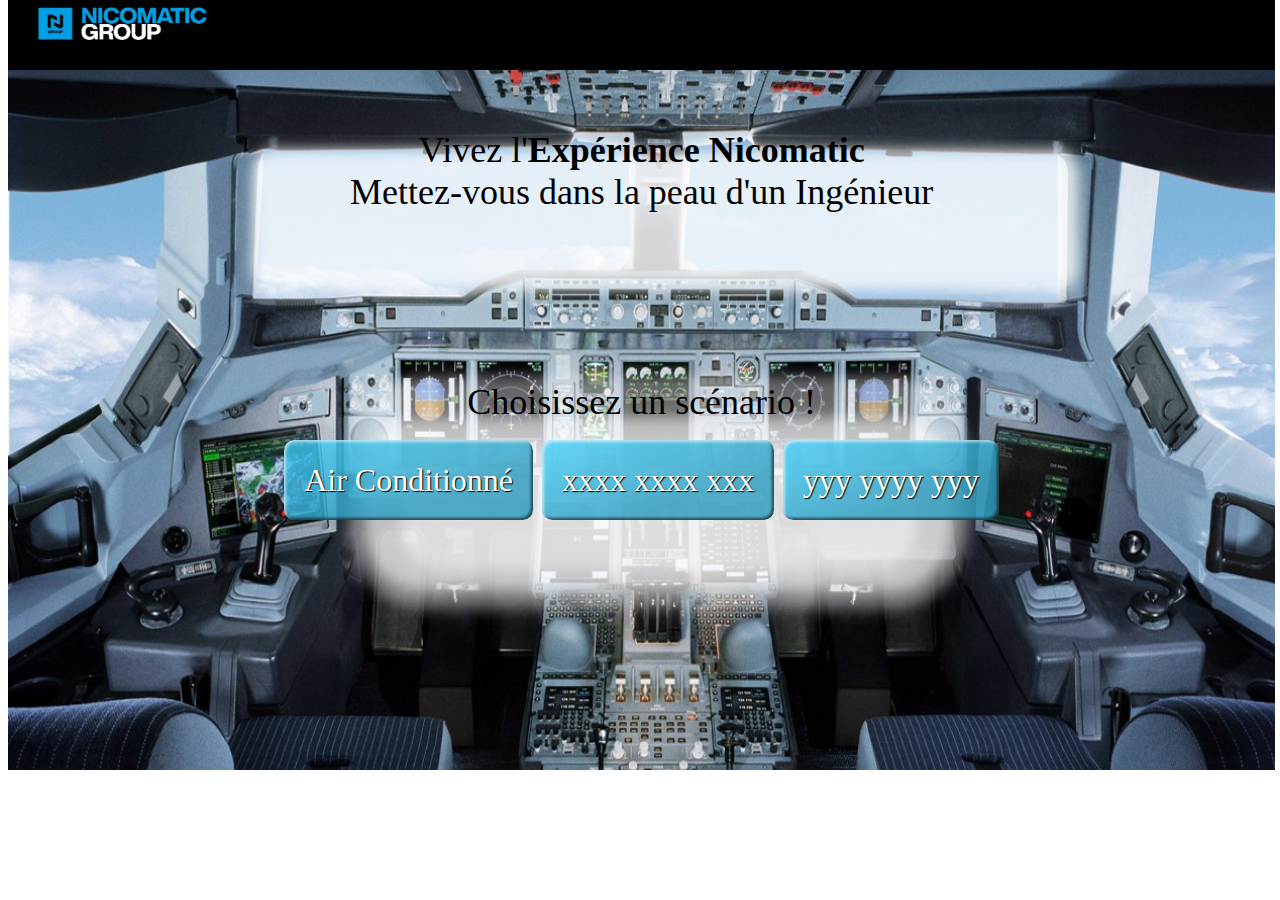
==== index.html @ ad30109d "refonte en 2 pages" ====
<!DOCTYPE html>
<!-- <html xmlns:mso="urn:schemas-microsoft-com:office:office" xmlns:msdt="uuid:C2F41010-65B3-11d1-A29F-00AA00C14882"> -->
<html>
  <head>
    <meta charset="utf-8" />
    <title>Bus Tour</title>
    <script
      type="text/javascript"
      src="https://static.sketchfab.com/api/sketchfab-viewer-1.12.1.js"
    ></script>
    <script type="text/javascript" src="AnimationControls.js"></script>
    <link rel="stylesheet" href="styles.css" media="screen" title="no title" />
    <meta name="viewport" content="width=device-width, initial-scale=1" />
    <link
      rel="stylesheet"
      href="https://cdnjs.cloudflare.com/ajax/libs/font-awesome/4.7.0/css/font-awesome.min.css"
    />
  </head>
  <body>
    <div id="bagniere">
      <section class="container">
        <section class="col1">
          <img src="logo.jpg" style="width: 230px; height: 50px; left: 0px" />
        </section>
        <section class="col2"></section>
      </section>
    </div>
    <div id="sectionImage">
      <!-- <img src="cockpit.jpg" style="width: 100%; height: 600px; left: 0px" /> -->
      <img src="cockpit.jpg" style="width: 100%; height: 700px; left: 0px" />
    </div>
    <div id="sectionImage">
      <p></p>
      <br>
      Vivez l'<b>Expérience Nicomatic</b><br />
      Mettez-vous dans la peau d'un Ingénieur
      <br /><br /><br /><br /><br />
      Choisissez un scénario !
      <br />
      <p></p>
      <button
        class="favorite styled"
        type="button"
        onclick="window.open('Scenario.html', '_blank')"
      >
        Air Conditionné
      </button>
      <button
        class="favorite styled"
        type="button"
        onclick="window.open('Scenario.html')"
      >
        xxxx xxxx xxx
      </button>
      <button
        class="favorite styled"
        type="button"
        onclick="showText('Scénario 3: Informations supplémentaires pour yyyyyyyy')"
      >
        yyy yyyy yyy
      </button>
    </div>
    
    <script>
      function showText(message) {
        document.getElementById("infoText").innerText = message;
      }
    </script>
    <!-- <script type="text/javascript" src="main.js"></script> -->
    <!-- <script type="text/javascript" src="commun.js"></script> -->
  </body>
</html>
---- styles.css ----
* {
  /* background: black; */
  /* background: #2D2D2D; */
  font-family: Snell Roundhand, cursive;
}
body {
  /* color: white;
    background: black; */
  /* font-family: cursive; */
  /* font-family: Arial, Arial, system-ui;
    text-align: center;
    font-size: 15px; */
  /* line-height: 17px; */
  font-size: 36px;
  color: black;
  font-family: Helvetica, Arial, system-ui;
  /* padding: 10px 15px 10px 15px; */
}
p {
  font-size: 17px;
  color: rgb(64, 206, 250);
  font-family: Helvetica, Arial, system-ui;
  text-align: left;
  padding: 5;
}

.container {
  display: flex;
  flex-wrap: wrap;
}
.col1 {
  /* width:280px; */
  width: 20%;
}
.col2 {
  width: 10px;
  font-size: 10px;
  text-align: center;
}
.col3 {
  width: 60%;
  float: left;
  /* text-align: center;
  font-size: 15px; */
}
#api-frame {
  display: block;
  position: absolute;
  /* left: 0px; */
  left: 20%;
  /* width:calc(100%-1px); */
  width: 75%;
  /* padding: 10px; */
  top: 0px;
  height: 800px;
  border: 0;
}
#sectionImage {
  position: absolute;
  height: 180px;
  /* background: black; */
  text-align: center;
  top: 70px;
  width: 99%;
}
#consigne {
  position: absolute;
  height: 800px;
  background: black;
  text-align: center;
  /* top: 230px; */
  left: 8px;
  top: 0px;
  width: 25%;
}
#cacheHaut {
  position: absolute;
  height: 10px;
  /* background: black; */
  text-align: center;
  top: 450px;
  width: 99%;
}
* {
  /* background: black; */
  box-sizing: border-box;
}
#bagniere {
  position: absolute;
  /* height: 200px; */
  height: 70px;
  width: 99%;
  background: black;
  text-align: center;
  top: 0px;
}
#api-frameRect {
  display: block;
  position: absolute;
  /* left: 0px; */
  left: 50px;
  width: 90%;
  /* padding: 10px; */
  height: 700px;
  border: 0;
  top: 550px;
}
#cacheBas {
  position: absolute;
  height: 65px;
  top: 750px;
  float: right;
  width: 99%;
  font-size: 14px;
  background: black;
  /* color: rgb(206, 26, 206); */
  text-align: center;
  /* padding: 15px; */
}
#cacheDroit {
  position: absolute;
  height: 812px;
  background: black;
  left: 95%;
  top: 0px;
  width: 5%;
}
#popup {
  display: none;
  position: absolute;
  top: 395px;
  background-color: black;
  padding: 1px 15px 1px 15px;
  border: 1px solid #4c3416;
  border-radius: 5px;
}

.title {
  position: absolute;
  top: 10px; /* Ajustez cette valeur pour décaler verticalement */
  left: 150px; /* Ajustez cette valeur pour décaler horizontalement */
  font-size: 24px;
  font-weight: bold;
}

.styled {
  border: 0;
  line-height: 2.5;
  padding: 0 20px;
  font-size: 2rem;
  text-align: center;
  color: #fff;
  text-shadow: 1px 1px 1px #000;
  border-radius: 10px;
  background-color: rgb(64, 206, 250, 0.8);
  background-image: linear-gradient(
    to top left,
    rgba(0, 0, 0, 0.2),
    rgba(0, 0, 0, 0.2) 30%,
    rgba(0, 0, 0, 0)
  );
  box-shadow: inset 2px 2px 3px rgba(255, 255, 255, 0.6),
    inset -2px -2px 3px rgba(0, 0, 0, 0.6);
}

.styled:hover {
  background-color: rgb(0, 174, 255);
}

.styled:active {
  box-shadow: inset -2px -2px 3px rgba(255, 255, 255, 0.6),
    inset 2px 2px 3px rgba(0, 0, 0, 0.6);
}

/* The popup (hidden by default) */
.popup {
  display: none; /* Hidden by default */
  position: fixed;
  z-index: 1; /* Sit on top */
  left: 0;
  top: 0;
  width: 100%; /* Full width */
  height: 100%; /* Full height */
  background-color: rgb(0, 0, 0); /* Fallback color */
  background-color: rgba(0, 0, 0, 0.4); /* Black w/ opacity */
  padding-top: 60px;
}

.popup-content {
  background-color: #fefefe;
  margin: 5% auto;
  padding: 20px;
  border: 1px solid #888;
  width: 80%;
  text-align: center;
  font-size: 24px;
}

.close {
  color: #aaa;
  float: right;
  font-size: 28px;
  font-weight: bold;
}

.close:hover,
.close:focus {
  color: black;
  text-decoration: none;
  cursor: pointer;
}
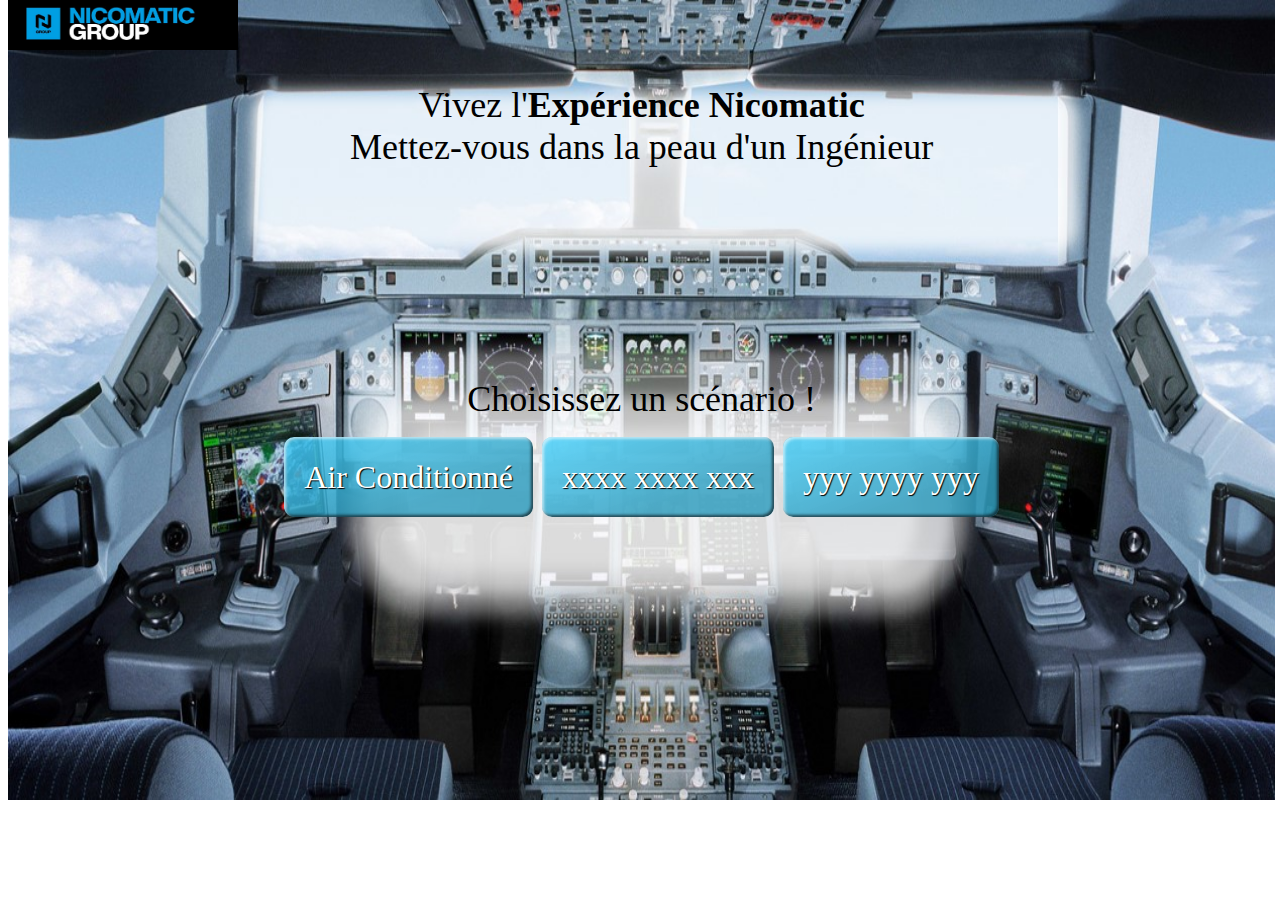
==== commit 61c6089e: "ajout boutons nav et consigne" ====
--- a/index.html
+++ b/index.html
@@ -17,6 +17,9 @@
     />
   </head>
   <body>
+    <div id="sectionImage">
+      <img src="cockpit.jpg" style="width: 100%; height: 800px; left: 0px" />
+    </div>
     <div id="bagniere">
       <section class="container">
         <section class="col1">
@@ -26,29 +29,24 @@
       </section>
     </div>
     <div id="sectionImage">
-      <!-- <img src="cockpit.jpg" style="width: 100%; height: 600px; left: 0px" /> -->
-      <img src="cockpit.jpg" style="width: 100%; height: 700px; left: 0px" />
-    </div>
-    <div id="sectionImage">
-      <p></p>
-      <br>
+      <br><br>
       Vivez l'<b>Expérience Nicomatic</b><br />
       Mettez-vous dans la peau d'un Ingénieur
-      <br /><br /><br /><br /><br />
+      <br /><br /><br /><br /><br /><br />
       Choisissez un scénario !
       <br />
       <p></p>
       <button
         class="favorite styled"
         type="button"
-        onclick="window.open('Scenario.html', '_blank')"
+        onclick="window.open('scenario.html', '_blank')"
       >
         Air Conditionné
       </button>
       <button
         class="favorite styled"
         type="button"
-        onclick="window.open('Scenario.html')"
+        onclick="window.open('scenario.html')"
       >
         xxxx xxxx xxx
       </button>
--- a/styles.css
+++ b/styles.css
@@ -30,7 +30,7 @@
 }
 .col1 {
   /* width:280px; */
-  width: 20%;
+  width: 25%;
 }
 .col2 {
   width: 10px;
@@ -38,7 +38,7 @@
   text-align: center;
 }
 .col3 {
-  width: 60%;
+  width: 55%;
   float: left;
   /* text-align: center;
   font-size: 15px; */
@@ -60,7 +60,7 @@
   height: 180px;
   /* background: black; */
   text-align: center;
-  top: 70px;
+  top: 0px;
   width: 99%;
 }
 #consigne {
@@ -71,7 +71,7 @@
   /* top: 230px; */
   left: 8px;
   top: 0px;
-  width: 25%;
+  width: 28%;
 }
 #cacheHaut {
   position: absolute;
@@ -87,10 +87,8 @@
 }
 #bagniere {
   position: absolute;
-  /* height: 200px; */
   height: 70px;
-  width: 99%;
-  background: black;
+  width: 700px;
   text-align: center;
   top: 0px;
 }
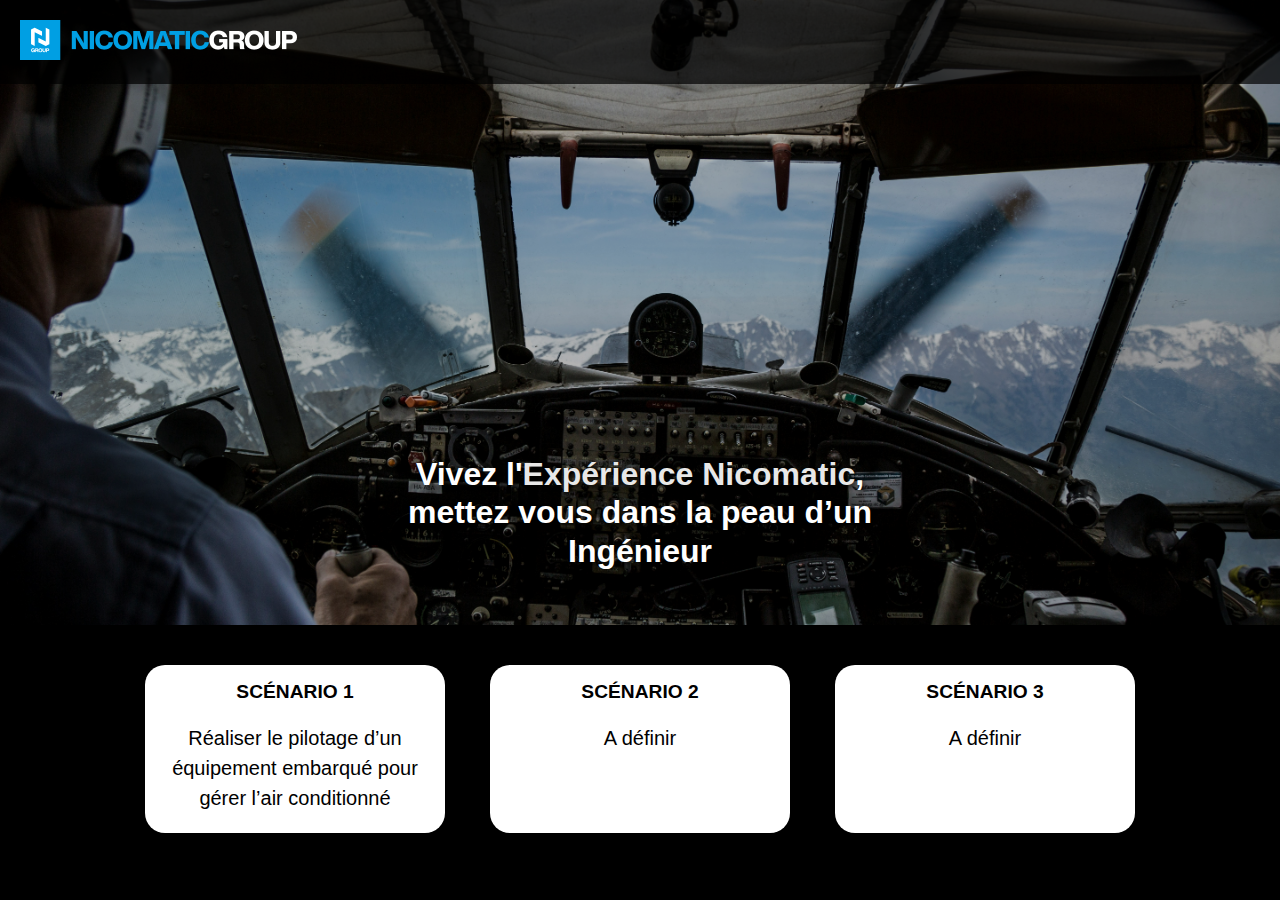
==== commit 7a353255: "code Augustin et mouvements objets" ====
--- a/index.html
+++ b/index.html
@@ -1,70 +1,61 @@
 <!DOCTYPE html>
-<!-- <html xmlns:mso="urn:schemas-microsoft-com:office:office" xmlns:msdt="uuid:C2F41010-65B3-11d1-A29F-00AA00C14882"> -->
-<html>
+<html lang="fr">
   <head>
-    <meta charset="utf-8" />
-    <title>Bus Tour</title>
-    <script
-      type="text/javascript"
-      src="https://static.sketchfab.com/api/sketchfab-viewer-1.12.1.js"
-    ></script>
-    <script type="text/javascript" src="AnimationControls.js"></script>
-    <link rel="stylesheet" href="styles.css" media="screen" title="no title" />
-    <meta name="viewport" content="width=device-width, initial-scale=1" />
-    <link
-      rel="stylesheet"
-      href="https://cdnjs.cloudflare.com/ajax/libs/font-awesome/4.7.0/css/font-awesome.min.css"
-    />
+    <meta charset="UTF-8" />
+    <meta name="viewport" content="width=device-width, initial-scale=1.0" />
+    <title>Nicomatic Experience</title>
+    <link rel="stylesheet" href="./assets/styles/styles.css" />
   </head>
   <body>
-    <div id="sectionImage">
-      <img src="cockpit.jpg" style="width: 100%; height: 800px; left: 0px" />
-    </div>
-    <div id="bagniere">
-      <section class="container">
-        <section class="col1">
-          <img src="logo.jpg" style="width: 230px; height: 50px; left: 0px" />
-        </section>
-        <section class="col2"></section>
-      </section>
-    </div>
-    <div id="sectionImage">
-      <br><br>
-      Vivez l'<b>Expérience Nicomatic</b><br />
-      Mettez-vous dans la peau d'un Ingénieur
-      <br /><br /><br /><br /><br /><br />
-      Choisissez un scénario !
-      <br />
-      <p></p>
-      <button
-        class="favorite styled"
-        type="button"
-        onclick="window.open('scenario.html', '_blank')"
-      >
-        Air Conditionné
-      </button>
-      <button
-        class="favorite styled"
-        type="button"
-        onclick="window.open('scenario.html')"
-      >
-        xxxx xxxx xxx
-      </button>
-      <button
-        class="favorite styled"
-        type="button"
-        onclick="showText('Scénario 3: Informations supplémentaires pour yyyyyyyy')"
-      >
-        yyy yyyy yyy
-      </button>
-    </div>
-    
-    <script>
-      function showText(message) {
-        document.getElementById("infoText").innerText = message;
-      }
-    </script>
-    <!-- <script type="text/javascript" src="main.js"></script> -->
-    <!-- <script type="text/javascript" src="commun.js"></script> -->
+    <header>
+      <div class="logo">
+        <img
+          src="./assets/img/NicomaticGroup_Logo_Horizontal_White 1.png"
+          alt="Nicomatic Group"
+        />
+      </div>
+      <div class="language-switcher">
+        <img src="./assets/img/FrenchFlag.jpg" alt="Français" />
+        <span>Français</span>
+      </div>
+    </header>
+
+    <section class="hero">
+      <img
+        src="./assets/img/laurent-perren-S3xxiedz0hE-unsplash 1.jpg"
+        alt="Cockpit d'avion"
+        class="hero-image"
+      />
+      <div class="hero-text">
+        <h1>
+          Vivez l'<span>Expérience Nicomatic</span>,<br />mettez vous dans la
+          peau d’un Ingénieur
+        </h1>
+      </div>
+    </section>
+
+    <section class="scenarios">
+      <div class="scenario">
+        <a href="scenario.html?scenario=1">
+          <h2>SCÉNARIO 1</h2>
+          <p>
+            Réaliser le pilotage d’un équipement embarqué pour gérer l’air
+            conditionné
+          </p>
+        </a>
+      </div>
+      <div class="scenario">
+        <a href="scenario.html?scenario=2">
+          <h2>SCÉNARIO 2</h2>
+          <p>A définir</p>
+        </a>
+      </div>
+      <div class="scenario">
+        <a href="scenario.html?scenario=3">
+          <h2>SCÉNARIO 3</h2>
+          <p>A définir</p>
+        </a>
+      </div>
+    </section>
   </body>
 </html>
--- a/assets/styles/styles.css
+++ b/assets/styles/styles.css
@@ -0,0 +1,115 @@
+@font-face {
+  font-family: "Helvetica Now Display";
+  src: url("./assets/fonts/HelveticaNowDisplay.woff2") format("woff2"),
+    url("./assets/fonts/HelveticaNowDisplay.woff") format("woff");
+  font-weight: normal;
+  font-style: normal;
+}
+
+a {
+  text-decoration: none;
+}
+
+body {
+  margin: 0;
+  font-family: "Helvetica Now Display", Arial, sans-serif;
+  background-color: #000;
+  color: white;
+}
+
+header {
+  display: flex;
+  justify-content: space-between;
+  align-items: center;
+  padding: 20px 0 20px 0;
+  background-color: rgba(0, 0, 0, 0.7); /* Fond semi-transparent */
+  position: absolute;
+  top: 0;
+  width: 100%;
+  z-index: 1000; /* Pour s'assurer que le header reste au-dessus de l'image */
+}
+
+.logo img {
+  height: 40px;
+  margin-left: 20px;
+}
+
+.language-switcher {
+  display: none;
+  align-items: center;
+  font-size: 16px;
+}
+
+.language-switcher img {
+  height: 20px;
+  margin-right: 8px;
+}
+
+.hero {
+  position: relative;
+  text-align: center;
+  height: 625px;
+}
+
+.hero-image {
+  width: 100%;
+  height: 625px;
+  object-fit: cover;
+  opacity: 0.7; /* Ajuste l'opacité de l'image elle-même, tout en gardant le texte opaque */
+}
+
+.hero-text {
+  position: absolute;
+  top: 82%;
+  left: 50%;
+  transform: translate(-50%, -50%);
+  color: white;
+  padding: 10px 20px;
+  border-radius: 5px;
+  text-shadow: 2px 2px 4px rgba(0, 0, 0, 0.8); /* Ajoute une ombre portée pour améliorer la lisibilité */
+}
+
+.hero-text h1 {
+  font-size: 2em;
+  line-height: 1.2;
+}
+
+.hero-text span {
+  font-weight: bold;
+  color: #e8e8e8;
+}
+
+.scenarios {
+  display: flex;
+  background-color: #000;
+  width: 100%;
+  justify-content: center;
+  gap: 45px;
+  padding-top: 40px;
+  padding-bottom: 50px; /* Ajoute un espacement en bas pour équilibrer le design */
+}
+
+.scenario {
+  background-color: #fff;
+  border-radius: 20px;
+  text-align: center;
+  width: 300px;
+  box-shadow: 0 4px 6px rgba(0, 0, 0, 0.1);
+  height: auto;
+}
+
+.scenario h2 {
+  font-size: 1.2em;
+  color: #000;
+  margin-bottom: 15px;
+  font-weight: 600;
+}
+
+.scenario p {
+  font-family: "Helvetica Now Display", Arial, sans-serif;
+  font-size: 20px;
+  color: #000;
+  margin: 0;
+  line-height: 1.5;
+  padding: 5px 20px 20px 20px;
+}
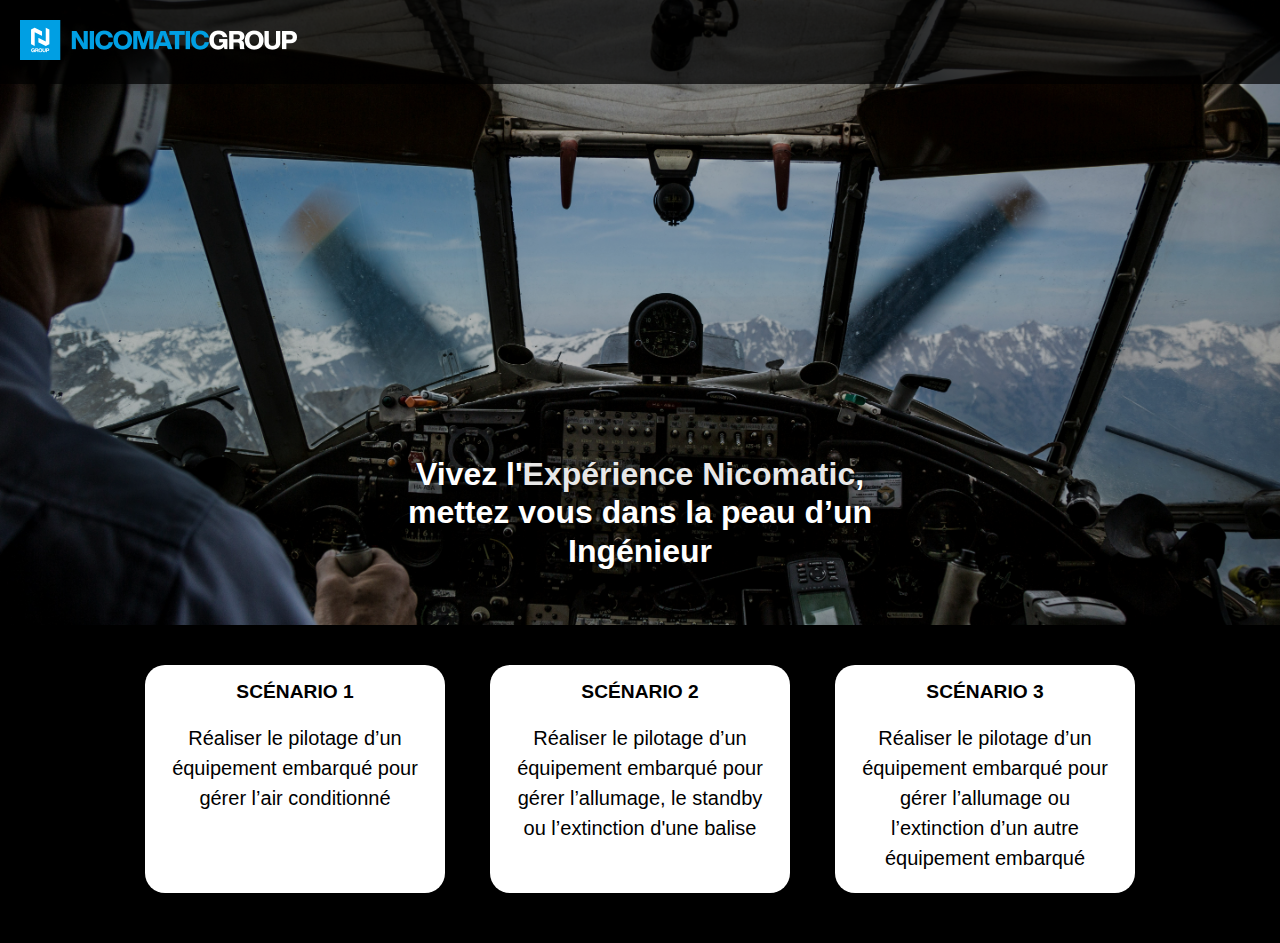
==== commit 42bb21f4: "ajout des textes scénario" ====
--- a/index.html
+++ b/index.html
@@ -39,21 +39,20 @@
         <a href="scenario.html?scenario=1">
           <h2>SCÉNARIO 1</h2>
           <p>
-            Réaliser le pilotage d’un équipement embarqué pour gérer l’air
-            conditionné
+            Réaliser le pilotage d’un équipement embarqué pour gérer l’air conditionné
           </p>
         </a>
       </div>
       <div class="scenario">
         <a href="scenario.html?scenario=2">
           <h2>SCÉNARIO 2</h2>
-          <p>A définir</p>
+          <p>Réaliser le pilotage d’un équipement embarqué pour gérer l’allumage, le standby ou l’extinction d'une balise</p>
         </a>
       </div>
       <div class="scenario">
         <a href="scenario.html?scenario=3">
           <h2>SCÉNARIO 3</h2>
-          <p>A définir</p>
+          <p>Réaliser le pilotage d’un équipement embarqué pour gérer l’allumage ou l’extinction d’un autre équipement embarqué</p>
         </a>
       </div>
     </section>
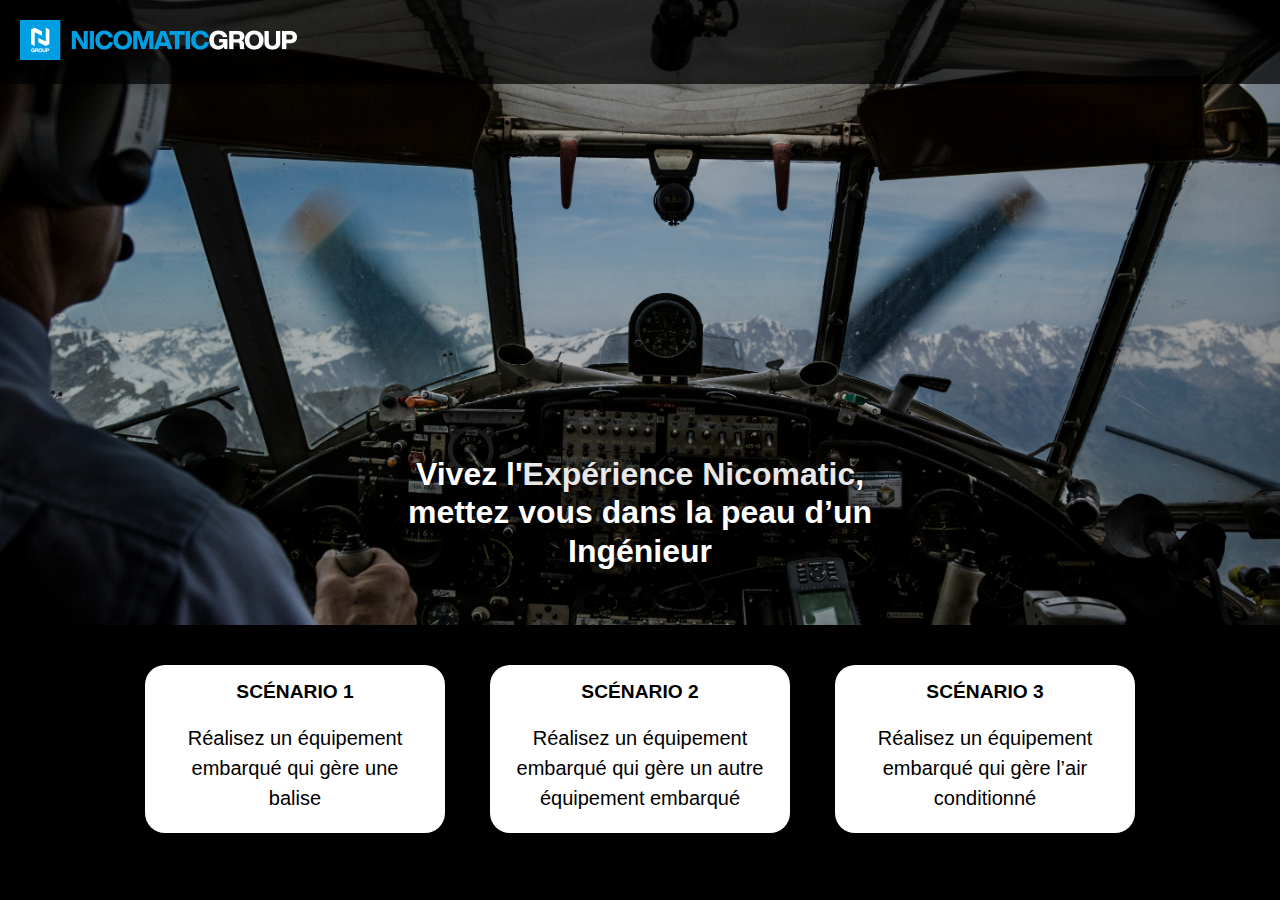
==== commit 4db94c7e: "maj texte et 3D" ====
--- a/index.html
+++ b/index.html
@@ -38,21 +38,22 @@
       <div class="scenario">
         <a href="scenario.html?scenario=1">
           <h2>SCÉNARIO 1</h2>
-          <p>
-            Réaliser le pilotage d’un équipement embarqué pour gérer l’air conditionné
-          </p>
+            <!-- Réaliser le pilotage d’un équipement embarqué pour gérer l’air conditionné -->
+            <p>Réalisez un équipement embarqué qui gère une balise</p>
         </a>
       </div>
       <div class="scenario">
         <a href="scenario.html?scenario=2">
           <h2>SCÉNARIO 2</h2>
-          <p>Réaliser le pilotage d’un équipement embarqué pour gérer l’allumage, le standby ou l’extinction d'une balise</p>
+          <!-- <p>Réaliser le pilotage d’un équipement embarqué pour gérer l’allumage, le standby ou l’extinction d'une balise</p> -->
+          <p>Réalisez un équipement embarqué qui gère un autre équipement embarqué</p>
         </a>
       </div>
       <div class="scenario">
         <a href="scenario.html?scenario=3">
           <h2>SCÉNARIO 3</h2>
-          <p>Réaliser le pilotage d’un équipement embarqué pour gérer l’allumage ou l’extinction d’un autre équipement embarqué</p>
+          <!-- <p>Réaliser le pilotage d’un équipement embarqué pour gérer l’allumage ou l’extinction d’un autre équipement embarqué</p> -->
+          <p>Réalisez un équipement embarqué qui gère l’air conditionné</p>
         </a>
       </div>
     </section>
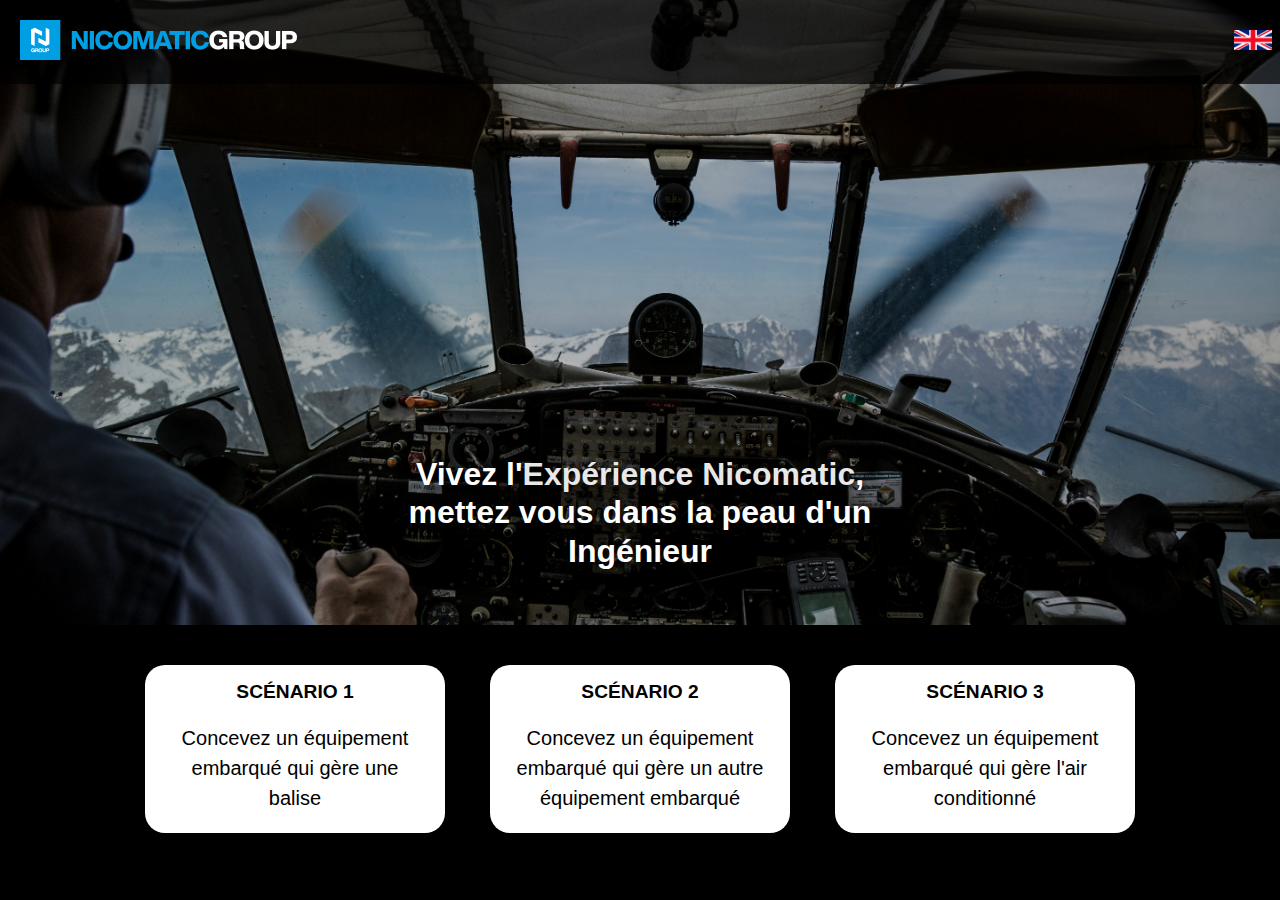
==== commit 498d26e4: "bug fix UkFlag" ====
--- a/index.html
+++ b/index.html
@@ -15,8 +15,11 @@
         />
       </div>
       <div class="language-switcher">
-        <img src="./assets/img/FrenchFlag.jpg" alt="Français" />
-        <span>Français</span>
+        <!-- <img src="./assets/img/FrenchFlag.jpg" alt="Français" />
+        <span>Français</span> -->
+        <a href="indexEN.html" class="language-switcher">
+          <img src="./assets/img/UkFlag.jpg" alt="English" />
+        </a>
       </div>
     </header>
 
@@ -28,32 +31,31 @@
       />
       <div class="hero-text">
         <h1>
-          Vivez l'<span>Expérience Nicomatic</span>,<br />mettez vous dans la
-          peau d’un Ingénieur
+          Vivez l'<span>Expérience Nicomatic</span>,<br />mettez vous dans la peau d'un Ingénieur
         </h1>
       </div>
     </section>
 
     <section class="scenarios">
       <div class="scenario">
-        <a href="scenario.html?scenario=1">
+        <a href="scenario.html?scenario=1fr">
           <h2>SCÉNARIO 1</h2>
             <!-- Réaliser le pilotage d’un équipement embarqué pour gérer l’air conditionné -->
-            <p>Réalisez un équipement embarqué qui gère une balise</p>
+            <p>Concevez un équipement embarqué qui gère une balise</p>
         </a>
       </div>
       <div class="scenario">
-        <a href="scenario.html?scenario=2">
+        <a href="scenario.html?scenario=2fr">
           <h2>SCÉNARIO 2</h2>
           <!-- <p>Réaliser le pilotage d’un équipement embarqué pour gérer l’allumage, le standby ou l’extinction d'une balise</p> -->
-          <p>Réalisez un équipement embarqué qui gère un autre équipement embarqué</p>
+          <p>Concevez un équipement embarqué qui gère un autre équipement embarqué</p>
         </a>
       </div>
       <div class="scenario">
-        <a href="scenario.html?scenario=3">
+        <a href="scenario.html?scenario=3fr">
           <h2>SCÉNARIO 3</h2>
           <!-- <p>Réaliser le pilotage d’un équipement embarqué pour gérer l’allumage ou l’extinction d’un autre équipement embarqué</p> -->
-          <p>Réalisez un équipement embarqué qui gère l’air conditionné</p>
+          <p>Concevez un équipement embarqué qui gère l'air conditionné</p>
         </a>
       </div>
     </section>
--- a/assets/styles/styles.css
+++ b/assets/styles/styles.css
@@ -35,7 +35,7 @@
 }
 
 .language-switcher {
-  display: none;
+  /* display: none; */
   align-items: center;
   font-size: 16px;
 }
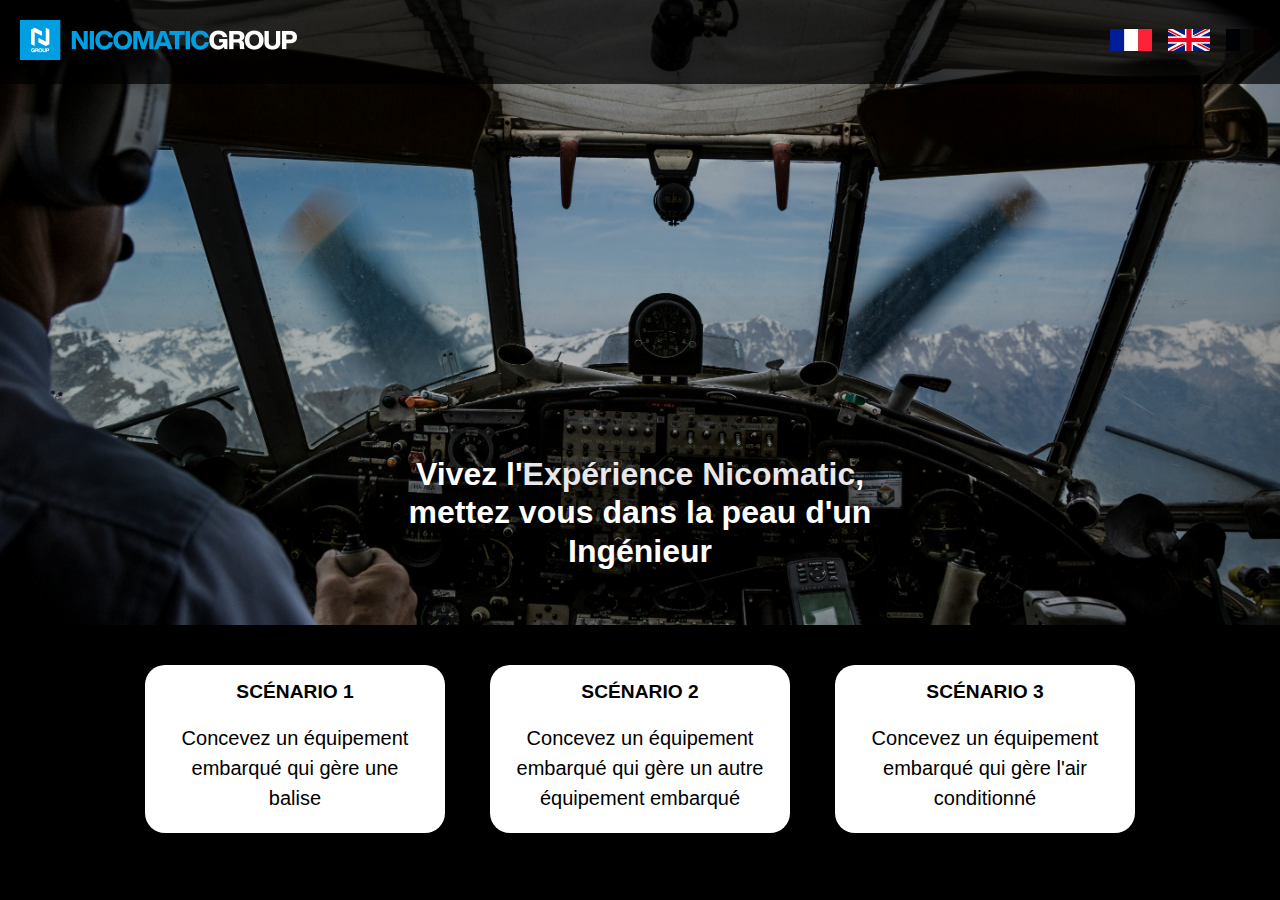
==== commit 9ae68b2a: "maj drapeaux" ====
--- a/index.html
+++ b/index.html
@@ -17,9 +17,15 @@
       <div class="language-switcher">
         <!-- <img src="./assets/img/FrenchFlag.jpg" alt="Français" />
         <span>Français</span> -->
+        <a href="index.html" class="language-switcher">
+          <img src="./assets/img/FrenchFlag.jpg" alt="Français" />
+        </a>
         <a href="indexEN.html" class="language-switcher">
           <img src="./assets/img/UkFlag.jpg" alt="English" />
         </a>
+        <a class="language-switcher">
+          <img src="./assets/img/noir.jpg" alt="N/A" />
+          </a>
       </div>
     </header>
 
--- a/assets/styles/styles.css
+++ b/assets/styles/styles.css
@@ -41,8 +41,8 @@
 }
 
 .language-switcher img {
-  height: 20px;
-  margin-right: 8px;
+  height: 22px;
+  margin-right: 12px;
 }
 
 .hero {
